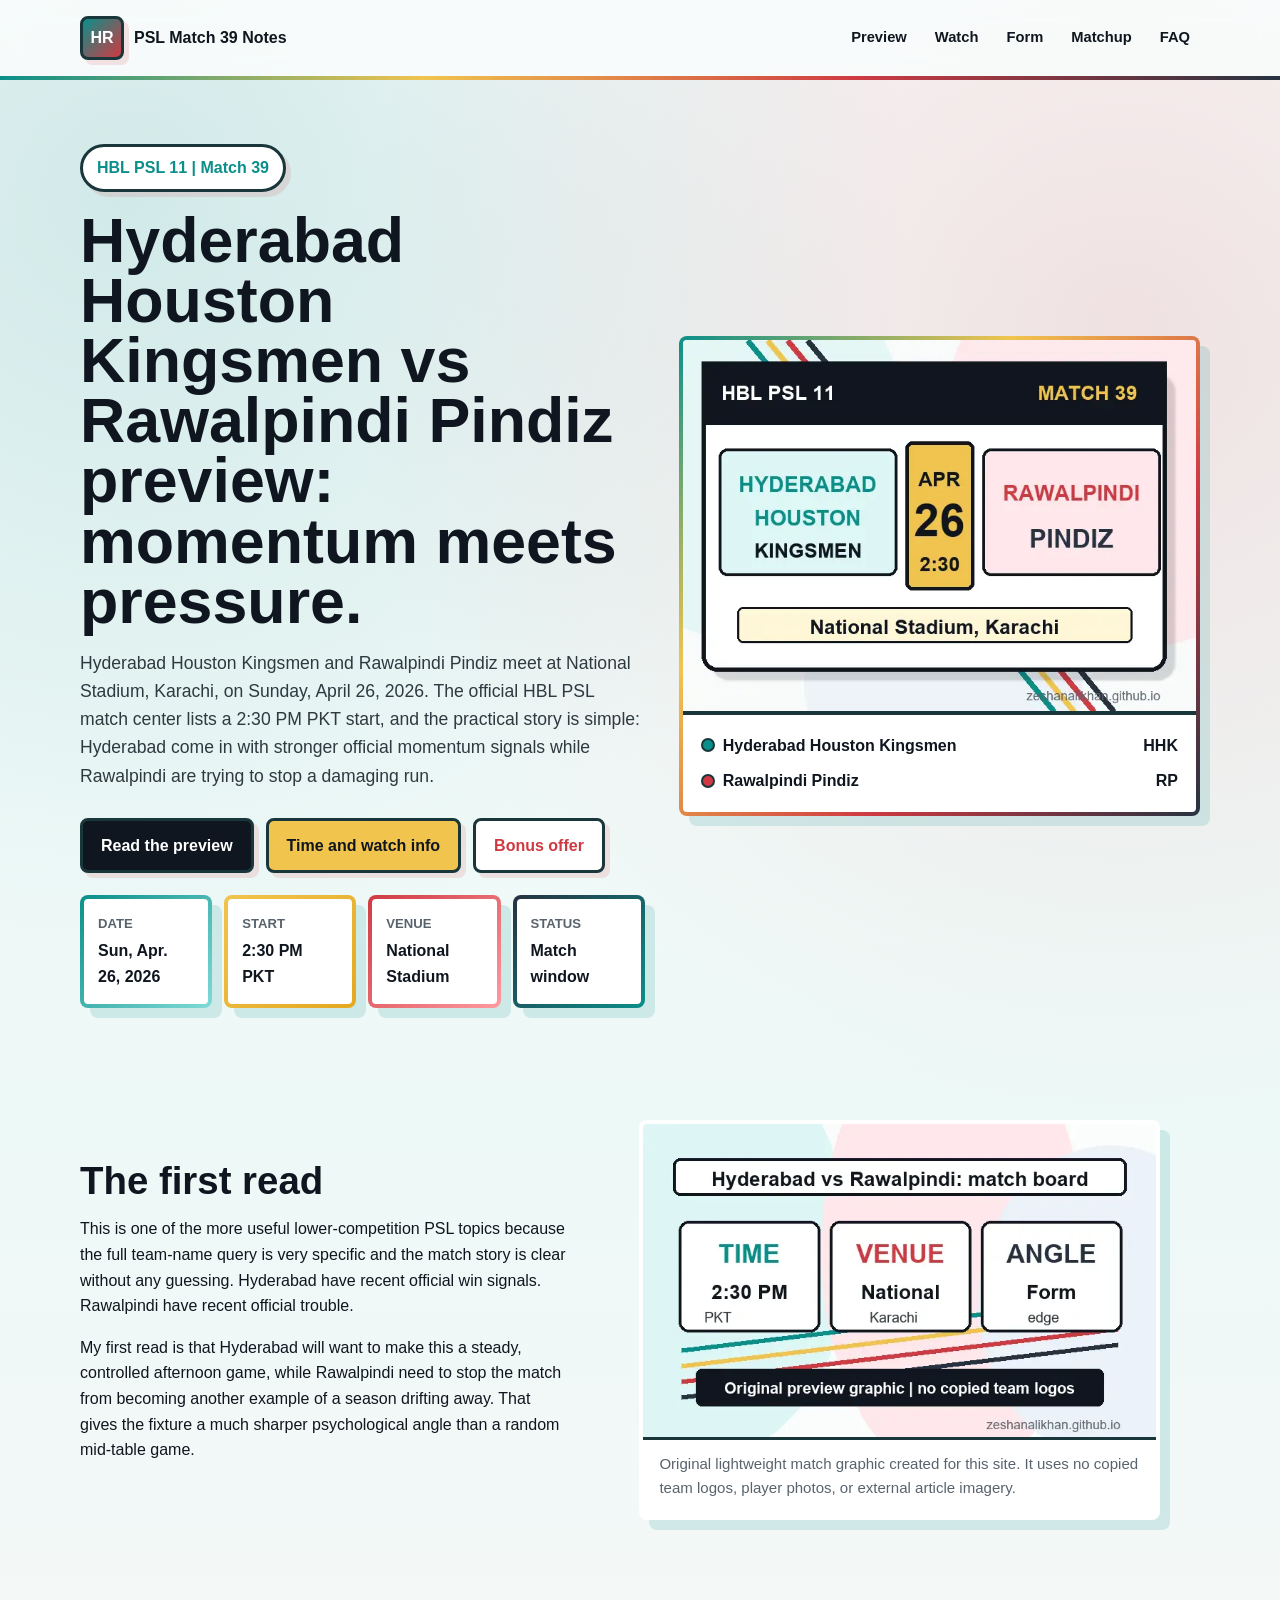
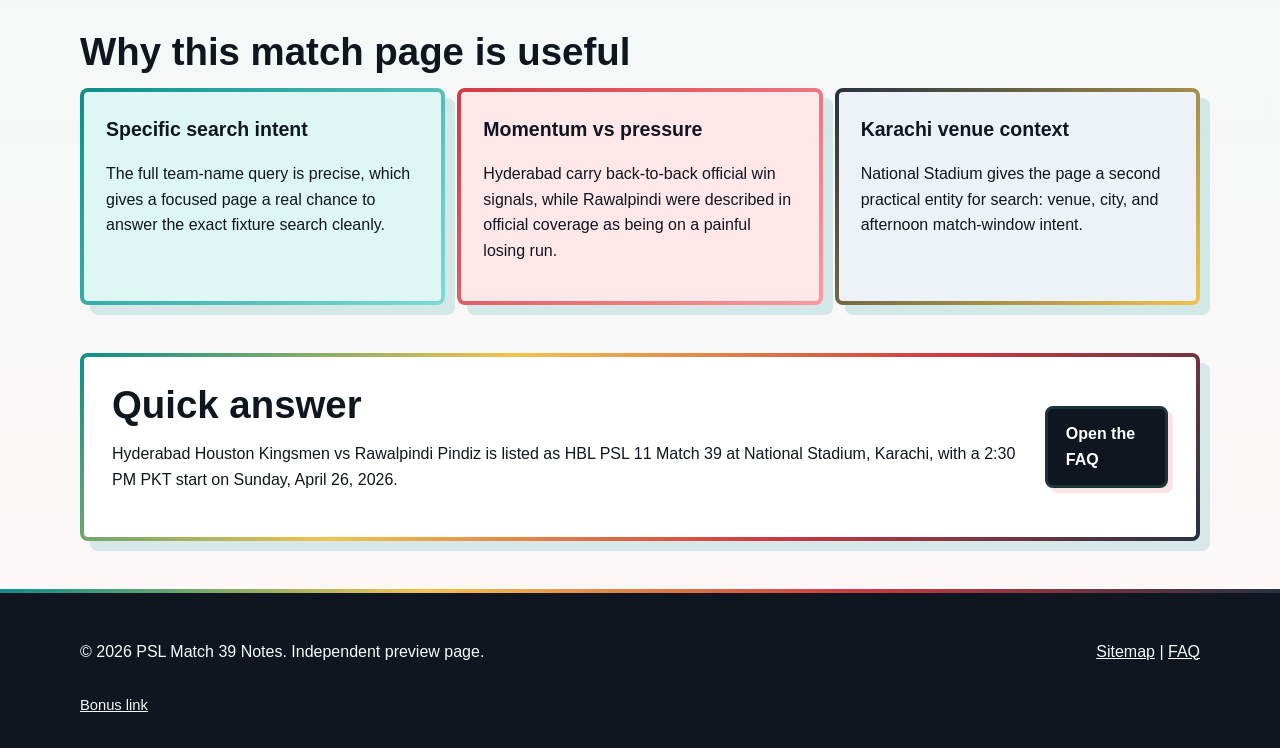
==== index.html @ 3310a822 "Build Hyderabad Rawalpindi PSL preview site" ====
<!doctype html>
<html lang="en">
  <head>
    <meta charset="utf-8">
    <meta name="viewport" content="width=device-width, initial-scale=1">
    <meta name="google-site-verification" content="zPeMqoo2h3M_oqIertTkiu1rAj5quQBwW_J42bXbuFM">
    <title>Hyderabad Houston Kingsmen vs Rawalpindi Pindiz PSL 2026 Preview</title>
    <meta name="description" content="Original Hyderabad Houston Kingsmen vs Rawalpindi Pindiz HBL PSL 11 preview with match time, National Stadium venue notes, form edge, and matchup angles.">
    <link rel="canonical" href="https://zeshanalikhan.github.io/hyderabad-houston-kingsmen-rawalpindi-pindiz-psl-preview/">
    <meta property="og:title" content="Hyderabad Houston Kingsmen vs Rawalpindi Pindiz PSL 2026 Preview">
    <meta property="og:description" content="Hyderabad Houston Kingsmen meet Rawalpindi Pindiz in HBL PSL 11 Match 39 at National Stadium, Karachi.">
    <meta property="og:type" content="website">
    <meta property="og:url" content="https://zeshanalikhan.github.io/hyderabad-houston-kingsmen-rawalpindi-pindiz-psl-preview/">
    <meta property="og:image" content="https://zeshanalikhan.github.io/hyderabad-houston-kingsmen-rawalpindi-pindiz-psl-preview/assets/images/hhk-rawalpindi-hero.webp">
    <meta name="twitter:card" content="summary_large_image">
    <link rel="stylesheet" href="styles.css">
    <script type="application/ld+json">
      {
        "@context": "https://schema.org",
        "@type": "SportsEvent",
        "name": "Hyderabad Houston Kingsmen vs Rawalpindi Pindiz",
        "startDate": "2026-04-26T14:30:00+05:00",
        "eventStatus": "https://schema.org/EventScheduled",
        "eventAttendanceMode": "https://schema.org/OfflineEventAttendanceMode",
        "location": {
          "@type": "Place",
          "name": "National Stadium",
          "address": {
            "@type": "PostalAddress",
            "addressLocality": "Karachi",
            "addressCountry": "PK"
          }
        },
        "homeTeam": {"@type": "SportsTeam", "name": "Hyderabad Houston Kingsmen"},
        "awayTeam": {"@type": "SportsTeam", "name": "Rawalpindi Pindiz"},
        "sport": "Cricket"
      }
    </script>
  </head>
  <body>
    <a class="skip-link" href="#main">Skip to content</a>
    <header class="site-header">
      <div class="nav-wrap">
        <a class="brand" href="index.html" aria-label="Hyderabad Rawalpindi PSL preview home">
          <span class="brand-mark">HR</span>
          <span>PSL Match 39 Notes</span>
        </a>
        <nav class="nav-links" aria-label="Main navigation">
          <a href="pages/match-preview.html">Preview</a>
          <a href="pages/how-to-watch.html">Watch</a>
          <a href="pages/form-context.html">Form</a>
          <a href="pages/matchup-notes.html">Matchup</a>
          <a href="pages/game-faq.html">FAQ</a>
        </nav>
      </div>
    </header>

    <main id="main">
      <section class="hero">
        <div class="hero-inner">
          <div class="hero-copy">
            <span class="eyebrow">HBL PSL 11 | Match 39</span>
            <h1>Hyderabad Houston Kingsmen vs Rawalpindi Pindiz preview: momentum meets pressure.</h1>
            <p class="lede">Hyderabad Houston Kingsmen and Rawalpindi Pindiz meet at National Stadium, Karachi, on Sunday, April 26, 2026. The official HBL PSL match center lists a 2:30 PM PKT start, and the practical story is simple: Hyderabad come in with stronger official momentum signals while Rawalpindi are trying to stop a damaging run.</p>
            <div class="cta-row">
              <a class="button" href="pages/match-preview.html">Read the preview</a>
              <a class="button secondary" href="pages/how-to-watch.html">Time and watch info</a>
              <a class="button ghost" href="https://www.profitablecpmratenetwork.com/j9f627innq?key=be46e17df9e34aa3b5b8e77e88a34740" rel="nofollow sponsored noopener" target="_blank">Bonus offer</a>
            </div>
            <div class="meta-grid" aria-label="Match quick facts">
              <div class="fact-card"><span>Date</span><strong>Sun, Apr. 26, 2026</strong></div>
              <div class="fact-card"><span>Start</span><strong>2:30 PM PKT</strong></div>
              <div class="fact-card"><span>Venue</span><strong>National Stadium</strong></div>
              <div class="fact-card"><span>Status</span><strong data-event-countdown>Checking match window</strong></div>
            </div>
          </div>
          <aside class="hero-card" aria-label="Match card">
            <img src="assets/images/hhk-rawalpindi-hero.webp" width="720" height="520" alt="Illustrated Hyderabad Houston Kingsmen vs Rawalpindi Pindiz PSL match card">
            <div class="scoreboard">
              <div class="score-row"><span><span class="team-dot hyderabad"></span>Hyderabad Houston Kingsmen</span><strong>HHK</strong></div>
              <div class="score-row"><span><span class="team-dot rawalpindi"></span>Rawalpindi Pindiz</span><strong>RP</strong></div>
            </div>
          </aside>
        </div>
      </section>

      <section class="section">
        <div class="two-col">
          <div>
            <h2>The first read</h2>
            <p>This is one of the more useful lower-competition PSL topics because the full team-name query is very specific and the match story is clear without any guessing. Hyderabad have recent official win signals. Rawalpindi have recent official trouble.</p>
            <p>My first read is that Hyderabad will want to make this a steady, controlled afternoon game, while Rawalpindi need to stop the match from becoming another example of a season drifting away. That gives the fixture a much sharper psychological angle than a random mid-table game.</p>
          </div>
          <figure class="image-frame">
            <img src="assets/images/hhk-rawalpindi-context.webp" width="720" height="440" alt="Illustrated PSL context board for Hyderabad Houston Kingsmen vs Rawalpindi Pindiz">
            <figcaption>Original lightweight match graphic created for this site. It uses no copied team logos, player photos, or external article imagery.</figcaption>
          </figure>
        </div>
      </section>

      <section class="section">
        <h2>Why this match page is useful</h2>
        <div class="card-grid">
          <article class="panel">
            <h3>Specific search intent</h3>
            <p>The full team-name query is precise, which gives a focused page a real chance to answer the exact fixture search cleanly.</p>
          </article>
          <article class="panel">
            <h3>Momentum vs pressure</h3>
            <p>Hyderabad carry back-to-back official win signals, while Rawalpindi were described in official coverage as being on a painful losing run.</p>
          </article>
          <article class="panel">
            <h3>Karachi venue context</h3>
            <p>National Stadium gives the page a second practical entity for search: venue, city, and afternoon match-window intent.</p>
          </article>
        </div>
      </section>

      <section class="section split-band">
        <div>
          <h2>Quick answer</h2>
          <p>Hyderabad Houston Kingsmen vs Rawalpindi Pindiz is listed as HBL PSL 11 Match 39 at National Stadium, Karachi, with a 2:30 PM PKT start on Sunday, April 26, 2026.</p>
        </div>
        <a class="button" href="pages/game-faq.html">Open the FAQ</a>
      </section>
    </main>

    <footer class="site-footer">
      <div class="footer-inner">
        <p>&copy; <span data-year>2026</span> PSL Match 39 Notes. Independent preview page.</p>
        <p><a href="sitemap.xml">Sitemap</a> | <a href="pages/game-faq.html">FAQ</a></p>
      </div>
      <div class="adsterra-link-wrap">
        <a class="adsterra-link" href="https://www.profitablecpmratenetwork.com/j9f627innq?key=be46e17df9e34aa3b5b8e77e88a34740" rel="nofollow sponsored noopener" target="_blank">Bonus link</a>
      </div>
    </footer>
    <script src="app.js" defer></script>
  </body>
</html>
---- styles.css ----
:root {
  --ink: #10161f;
  --paper: #f8fbfb;
  --panel: #ffffff;
  --muted: #59636d;
  --line: #19363a;
  --hyderabad: #0b8f8a;
  --rawalpindi: #cf3a42;
  --gold: #f1c44e;
  --slate: #263241;
  --aqua: #ddf7f5;
  --rose: #ffe7ea;
  --mist: #ecf2f8;
  --shadow: 10px 10px 0 rgba(11, 143, 138, 0.15);
  --soft-shadow: 5px 5px 0 rgba(207, 58, 66, 0.13);
}

* { box-sizing: border-box; }
html { scroll-behavior: smooth; }

body {
  margin: 0;
  background:
    radial-gradient(circle at 10% 8%, rgba(11, 143, 138, 0.16), transparent 32%),
    radial-gradient(circle at 88% 14%, rgba(207, 58, 66, 0.13), transparent 34%),
    linear-gradient(180deg, #f8fbfb 0%, #edf9f7 48%, #fff7f8 100%);
  color: var(--ink);
  font-family: Arial, Helvetica, sans-serif;
  line-height: 1.6;
}

a { color: inherit; }
img { display: block; max-width: 100%; height: auto; }

.skip-link {
  position: absolute;
  left: 12px;
  top: -80px;
  z-index: 30;
  background: var(--ink);
  color: #fff;
  padding: 10px 14px;
  border-radius: 6px;
}
.skip-link:focus { top: 12px; }

.site-header {
  position: sticky;
  top: 0;
  z-index: 20;
  background: rgba(248, 251, 251, 0.95);
  border-bottom: 4px solid transparent;
  border-image: linear-gradient(90deg, var(--hyderabad), var(--gold), var(--rawalpindi), var(--slate)) 1;
  backdrop-filter: blur(12px);
}

.nav-wrap, .hero-inner, .section, .footer-inner, .page-shell, .adsterra-link-wrap {
  width: min(1120px, calc(100% - 32px));
  margin: 0 auto;
}

.nav-wrap {
  min-height: 76px;
  display: flex;
  align-items: center;
  justify-content: space-between;
  gap: 22px;
}

.brand {
  display: inline-flex;
  align-items: center;
  gap: 10px;
  text-decoration: none;
  font-weight: 900;
}

.brand-mark {
  width: 44px;
  height: 44px;
  display: inline-grid;
  place-items: center;
  border-radius: 8px;
  background: linear-gradient(135deg, var(--hyderabad), var(--rawalpindi));
  color: #fff;
  border: 3px solid var(--line);
  box-shadow: var(--soft-shadow);
}

.nav-links {
  display: flex;
  flex-wrap: wrap;
  justify-content: flex-end;
  gap: 8px;
}
.nav-links a {
  text-decoration: none;
  font-size: 0.92rem;
  font-weight: 800;
  padding: 8px 10px;
  border-radius: 6px;
}
.nav-links a:hover { background: var(--aqua); }

.hero { padding: 64px 0 48px; }
.hero-inner {
  display: grid;
  grid-template-columns: minmax(0, 1.04fr) minmax(320px, 0.96fr);
  align-items: center;
  gap: 34px;
}

.eyebrow {
  display: inline-flex;
  align-items: center;
  gap: 8px;
  background: #fff;
  border: 3px solid var(--line);
  border-radius: 999px;
  padding: 8px 14px;
  color: var(--hyderabad);
  font-weight: 900;
  letter-spacing: 0;
  box-shadow: var(--soft-shadow);
}

h1, h2, h3, p { overflow-wrap: anywhere; }
h1 {
  margin: 18px 0;
  font-size: clamp(2.4rem, 4.9vw, 5.1rem);
  line-height: 0.96;
  letter-spacing: 0;
}
h2 {
  margin: 0 0 16px;
  font-size: clamp(1.75rem, 3vw, 3rem);
  line-height: 1.04;
}
h3 { margin: 0 0 10px; font-size: 1.22rem; }
.lede { max-width: 66ch; color: #2f3940; font-size: 1.1rem; }

.cta-row {
  display: flex;
  flex-wrap: wrap;
  gap: 12px;
  margin: 28px 0 22px;
}

.button {
  display: inline-flex;
  min-height: 48px;
  align-items: center;
  justify-content: center;
  padding: 12px 18px;
  border-radius: 8px;
  border: 3px solid var(--line);
  background: var(--ink);
  color: #fff;
  font-weight: 900;
  text-decoration: none;
  box-shadow: var(--soft-shadow);
}
.button.secondary { background: var(--gold); color: var(--ink); }
.button.ghost { background: #fff; color: var(--rawalpindi); }
.button:hover { transform: translate(-1px, -1px); }

.meta-grid, .card-grid {
  display: grid;
  grid-template-columns: repeat(4, minmax(0, 1fr));
  gap: 12px;
}

.fact-card, .panel, .hero-card, .image-frame, .article, .info-list div, .phase-grid section {
  background: var(--panel);
  border: 4px solid transparent;
  border-radius: 8px;
  box-shadow: var(--shadow);
  background-image: linear-gradient(var(--panel), var(--panel)), linear-gradient(135deg, var(--hyderabad), var(--gold), var(--rawalpindi), var(--slate));
  background-origin: border-box;
  background-clip: padding-box, border-box;
}

.fact-card { padding: 14px; }
.fact-card:nth-child(1) { background-image: linear-gradient(#ffffff, #ffffff), linear-gradient(135deg, var(--hyderabad), #80dad6); }
.fact-card:nth-child(2) { background-image: linear-gradient(#ffffff, #ffffff), linear-gradient(135deg, var(--gold), #e4a820); }
.fact-card:nth-child(3) { background-image: linear-gradient(#ffffff, #ffffff), linear-gradient(135deg, var(--rawalpindi), #ff9aa0); }
.fact-card:nth-child(4) { background-image: linear-gradient(#ffffff, #ffffff), linear-gradient(135deg, var(--slate), var(--hyderabad)); }
.fact-card span, .info-list span {
  display: block;
  color: var(--muted);
  font-size: 0.82rem;
  font-weight: 900;
  text-transform: uppercase;
}
.fact-card strong, .info-list strong {
  display: block;
  margin-top: 4px;
  font-size: 1rem;
}

.hero-card { overflow: hidden; }
.scoreboard {
  border-top: 4px solid var(--line);
  padding: 18px;
  display: grid;
  gap: 10px;
}
.score-row {
  display: flex;
  justify-content: space-between;
  gap: 16px;
  align-items: center;
  font-weight: 900;
}
.score-row span { display: inline-flex; align-items: center; gap: 8px; }
.team-dot {
  width: 14px;
  height: 14px;
  border-radius: 50%;
  border: 2px solid var(--line);
}
.team-dot.hyderabad { background: var(--hyderabad); }
.team-dot.rawalpindi { background: var(--rawalpindi); }

.section { padding: 48px 0; }
.two-col {
  display: grid;
  grid-template-columns: minmax(0, 0.9fr) minmax(300px, 1.1fr);
  gap: 28px;
  align-items: center;
}

.image-frame { overflow: hidden; background: #fff; }
.image-frame figcaption {
  padding: 12px 16px 16px;
  color: var(--muted);
  font-size: 0.94rem;
  border-top: 3px solid var(--line);
}

.card-grid { grid-template-columns: repeat(3, minmax(0, 1fr)); }
.panel { padding: 22px; }
.panel:nth-child(1) { background-image: linear-gradient(var(--aqua), var(--aqua)), linear-gradient(135deg, var(--hyderabad), #80dad6); }
.panel:nth-child(2) { background-image: linear-gradient(var(--rose), var(--rose)), linear-gradient(135deg, var(--rawalpindi), #ff9aa0); }
.panel:nth-child(3) { background-image: linear-gradient(var(--mist), var(--mist)), linear-gradient(135deg, var(--slate), var(--gold)); }

.split-band {
  display: flex;
  justify-content: space-between;
  gap: 24px;
  align-items: center;
  background: #fff;
  border: 4px solid transparent;
  border-radius: 8px;
  box-shadow: var(--shadow);
  padding: 28px;
  margin-bottom: 48px;
  background-image: linear-gradient(#fff, #fff), linear-gradient(135deg, var(--hyderabad), var(--gold), var(--rawalpindi), var(--slate));
  background-origin: border-box;
  background-clip: padding-box, border-box;
}

.page-shell { padding: 48px 0; }
.article {
  padding: clamp(22px, 4vw, 46px);
  max-width: 900px;
}
.article h1 { font-size: clamp(2.2rem, 4.4vw, 4.3rem); }
.article p { font-size: 1.06rem; }
.text-link { color: var(--hyderabad); font-weight: 900; }

.info-list {
  display: grid;
  grid-template-columns: repeat(2, minmax(0, 1fr));
  gap: 12px;
  margin: 22px 0;
}
.info-list div { padding: 16px; box-shadow: var(--soft-shadow); }

.phase-grid {
  display: grid;
  grid-template-columns: repeat(3, minmax(0, 1fr));
  gap: 14px;
  margin: 22px 0;
}
.phase-grid section { padding: 18px; box-shadow: var(--soft-shadow); }
.faq h2 { margin-top: 28px; font-size: 1.55rem; }

.site-footer {
  background: var(--ink);
  color: #f8fbfb;
  padding: 30px 0;
  border-top: 4px solid transparent;
  border-image: linear-gradient(90deg, var(--hyderabad), var(--gold), var(--rawalpindi), var(--slate)) 1;
}
.footer-inner {
  display: flex;
  justify-content: space-between;
  gap: 18px;
  flex-wrap: wrap;
}
.site-footer a { color: #f8fbfb; }
.adsterra-link-wrap { margin-top: 12px; }
.adsterra-link { color: #f8fbfb; font-size: 0.92rem; }

@media (max-width: 860px) {
  .nav-wrap, .footer-inner, .split-band {
    align-items: flex-start;
    flex-direction: column;
  }
  .hero-inner, .two-col, .meta-grid, .card-grid, .info-list, .phase-grid {
    grid-template-columns: 1fr;
  }
  .hero { padding-top: 36px; }
  .nav-links { justify-content: flex-start; }
}
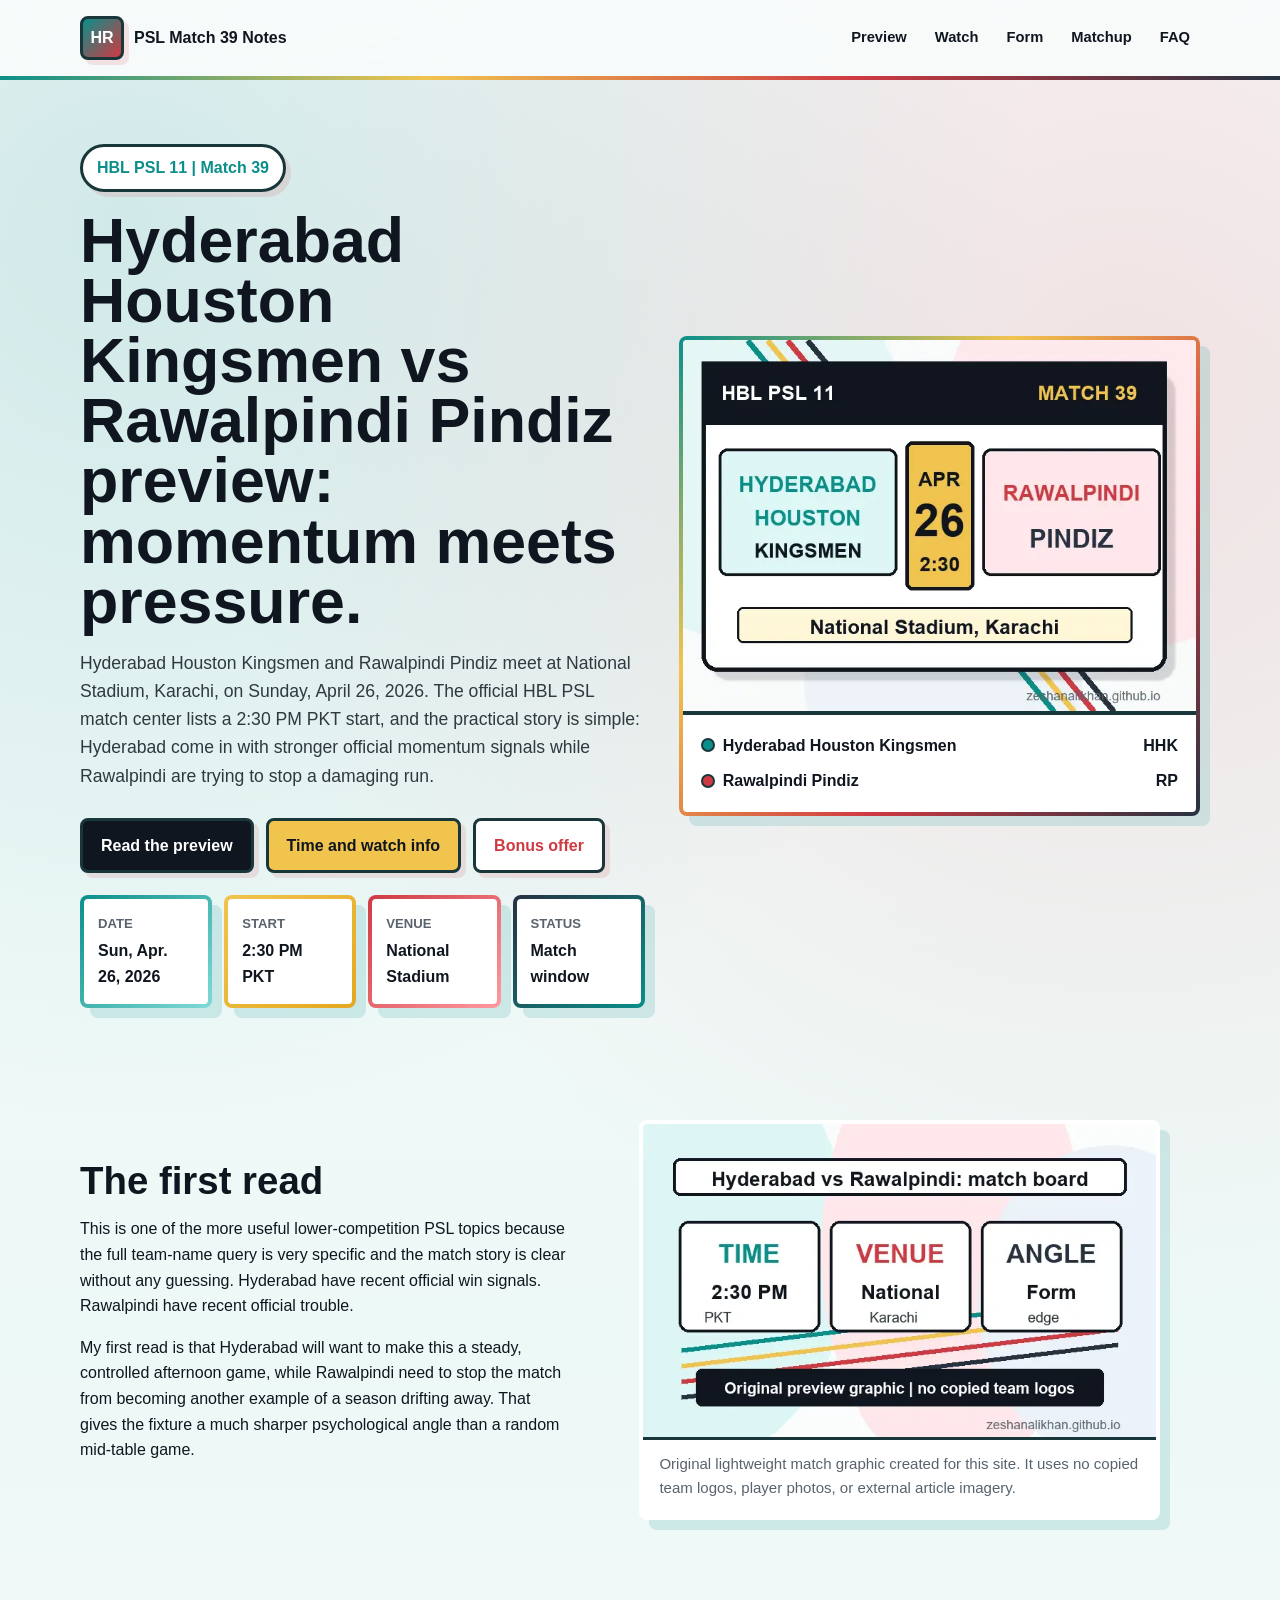
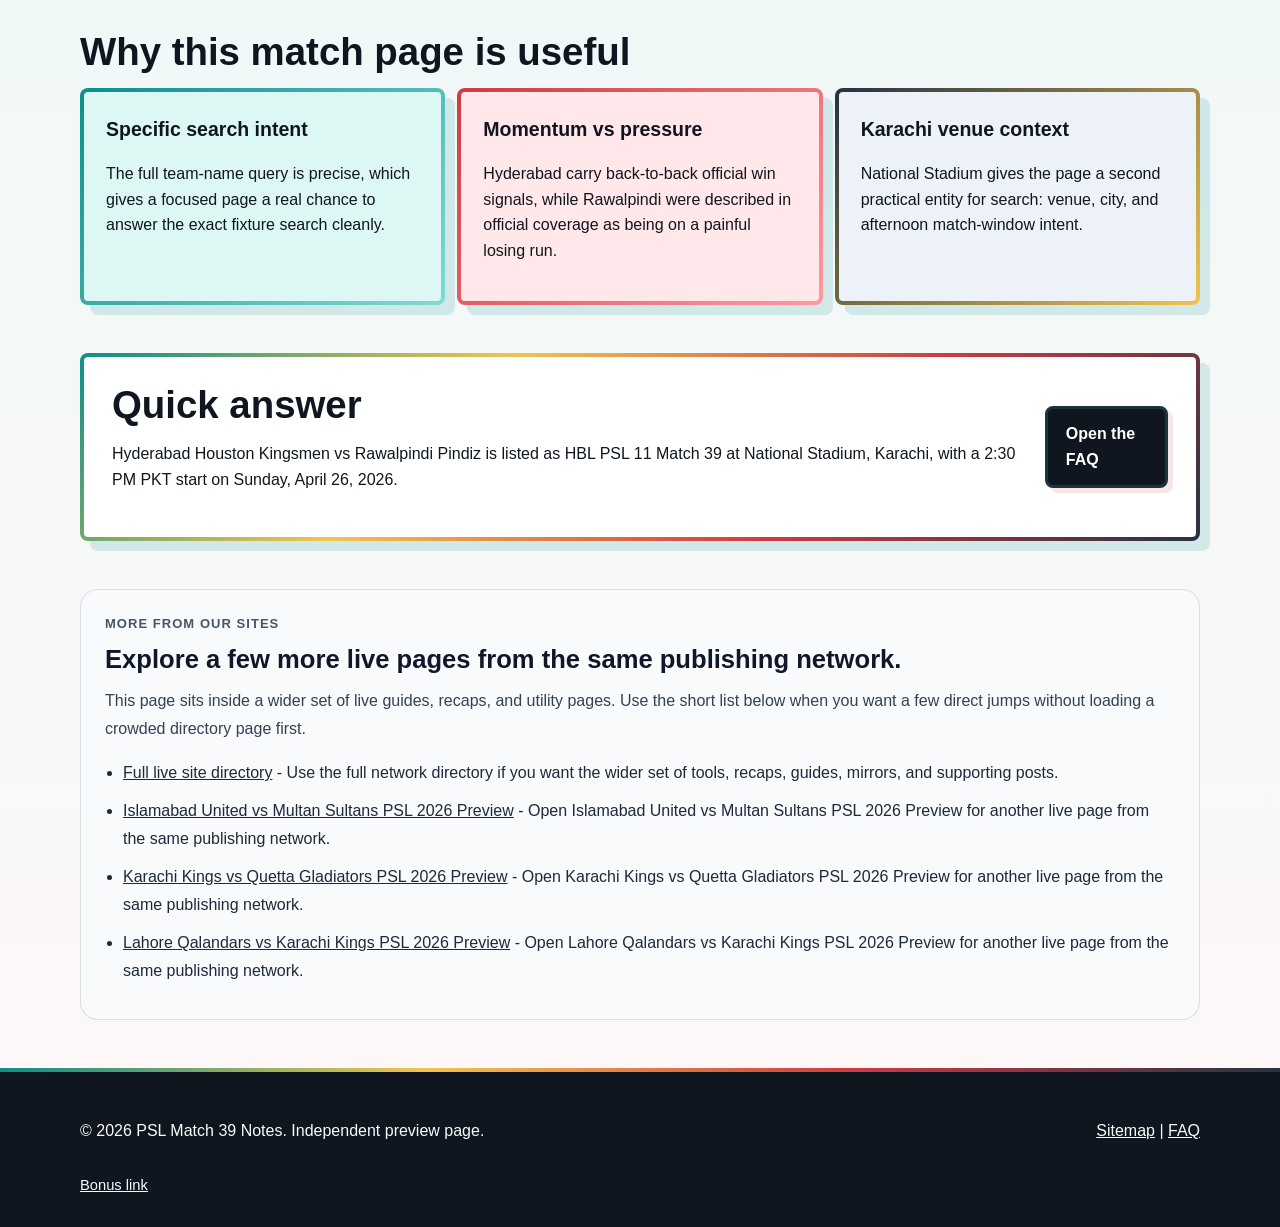
==== commit fc56db4d: "Add owned network links" ====
--- a/index.html
+++ b/index.html
@@ -123,6 +123,24 @@
         </div>
         <a class="button" href="pages/game-faq.html">Open the FAQ</a>
       </section>
+
+      <!-- NETWORK_LINKS_START -->
+      <section data-network-links="true" aria-labelledby="network-links-heading" style="padding:0 0 48px;">
+        <div style="width:min(1120px, calc(100% - 32px)); margin:0 auto;">
+          <div style="border:1px solid rgba(15, 23, 42, 0.12); background:#f8fafc; border-radius:18px; padding:24px;">
+            <p style="margin:0 0 10px; font-size:13px; font-weight:800; letter-spacing:0.08em; text-transform:uppercase; color:#475569;">More from our sites</p>
+            <h2 id="network-links-heading" style="margin:0 0 12px; font-size:clamp(1.5rem, 2vw, 1.9rem); line-height:1.2; color:#0f172a;">Explore a few more live pages from the same publishing network.</h2>
+            <p style="margin:0 0 16px; color:#334155; line-height:1.75;">This page sits inside a wider set of live guides, recaps, and utility pages. Use the short list below when you want a few direct jumps without loading a crowded directory page first.</p>
+            <ul style="margin:0; padding-left:18px; color:#1e293b; line-height:1.75;">
+          <li style="margin:0 0 10px;"><a href="https://zeshanalikhan.github.io/creator-app-hub-site/pages/site-directory.html">Full live site directory</a> - Use the full network directory if you want the wider set of tools, recaps, guides, mirrors, and supporting posts.</li>
+          <li style="margin:0 0 10px;"><a href="https://zeshanalikhan.github.io/islamabad-united-multan-sultans-psl-preview/">Islamabad United vs Multan Sultans PSL 2026 Preview</a> - Open Islamabad United vs Multan Sultans PSL 2026 Preview for another live page from the same publishing network.</li>
+          <li style="margin:0 0 10px;"><a href="https://zeshanalikhan.github.io/karachi-kings-quetta-gladiators-psl-preview/">Karachi Kings vs Quetta Gladiators PSL 2026 Preview</a> - Open Karachi Kings vs Quetta Gladiators PSL 2026 Preview for another live page from the same publishing network.</li>
+          <li style="margin:0 0 10px;"><a href="https://zeshanalikhan.github.io/lahore-qalandars-karachi-kings-psl-preview/">Lahore Qalandars vs Karachi Kings PSL 2026 Preview</a> - Open Lahore Qalandars vs Karachi Kings PSL 2026 Preview for another live page from the same publishing network.</li>
+            </ul>
+          </div>
+        </div>
+      </section>
+      <!-- NETWORK_LINKS_END -->
     </main>
 
     <footer class="site-footer">
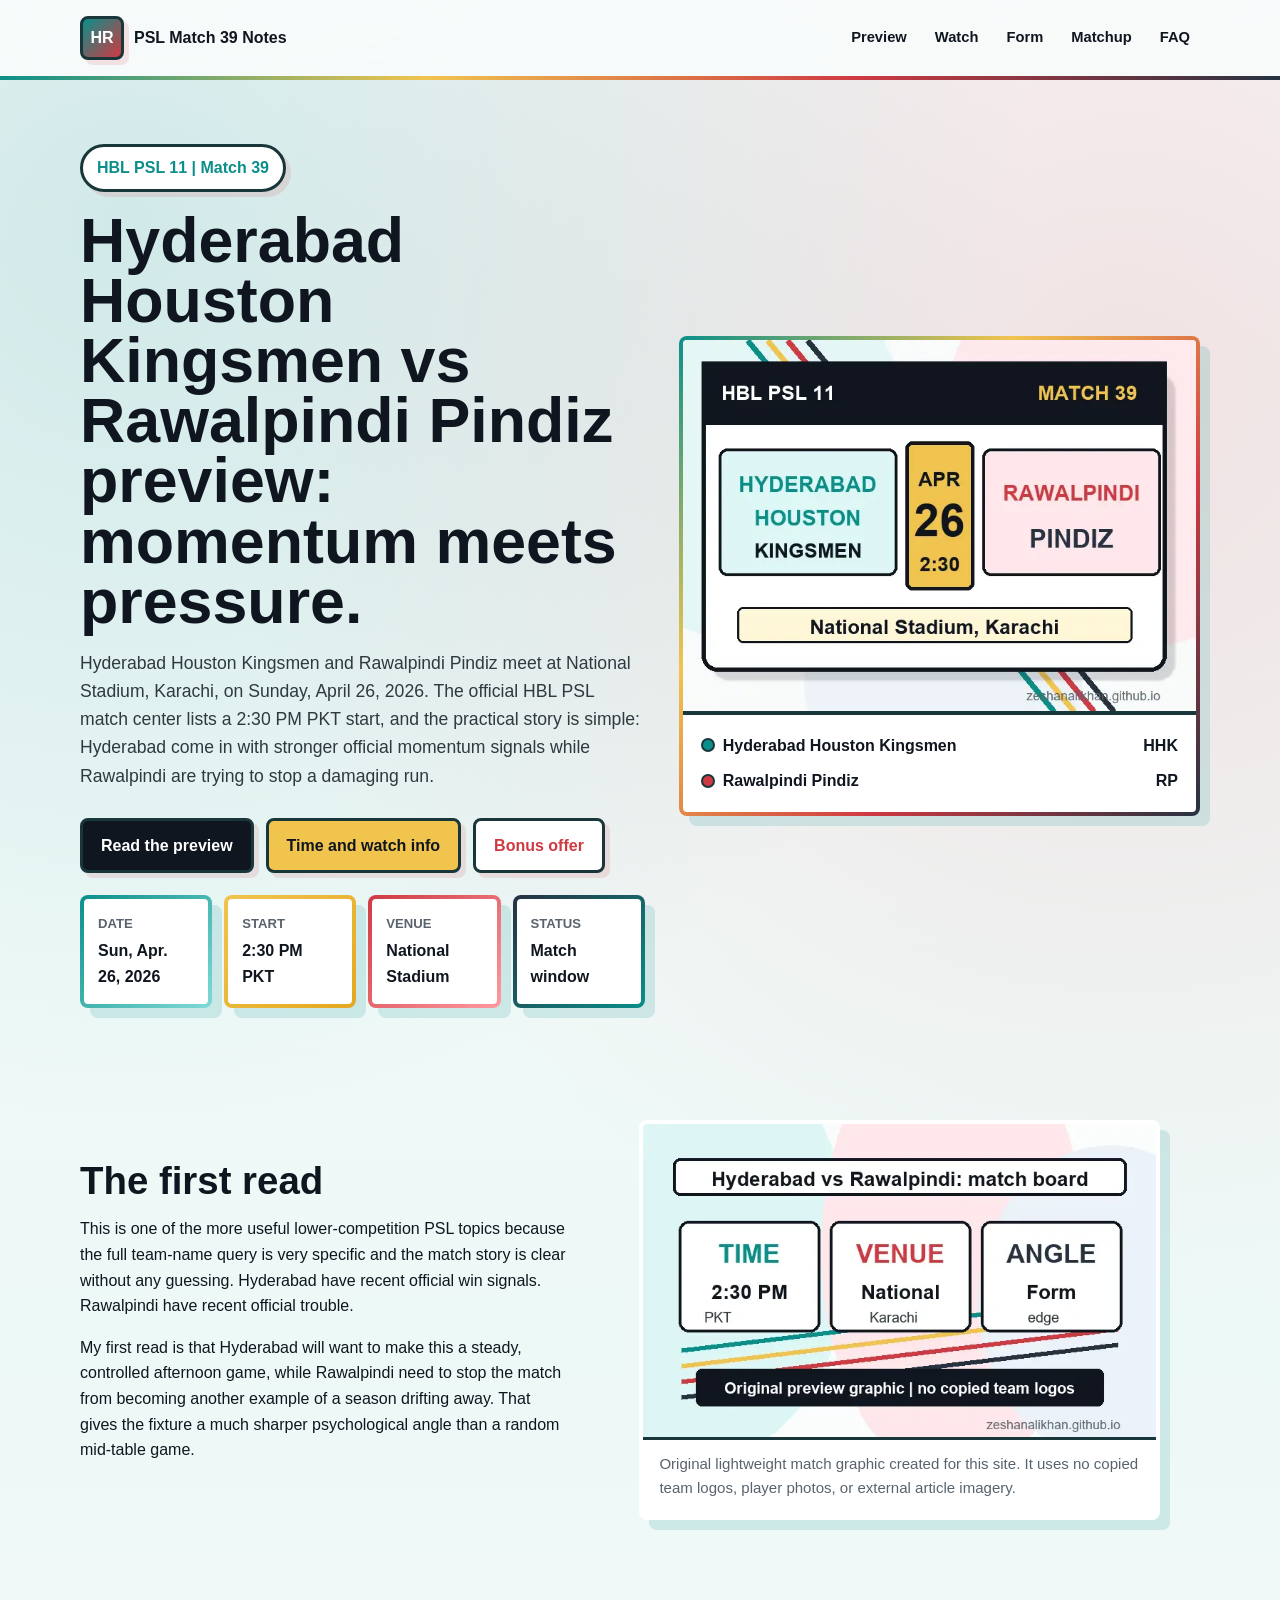
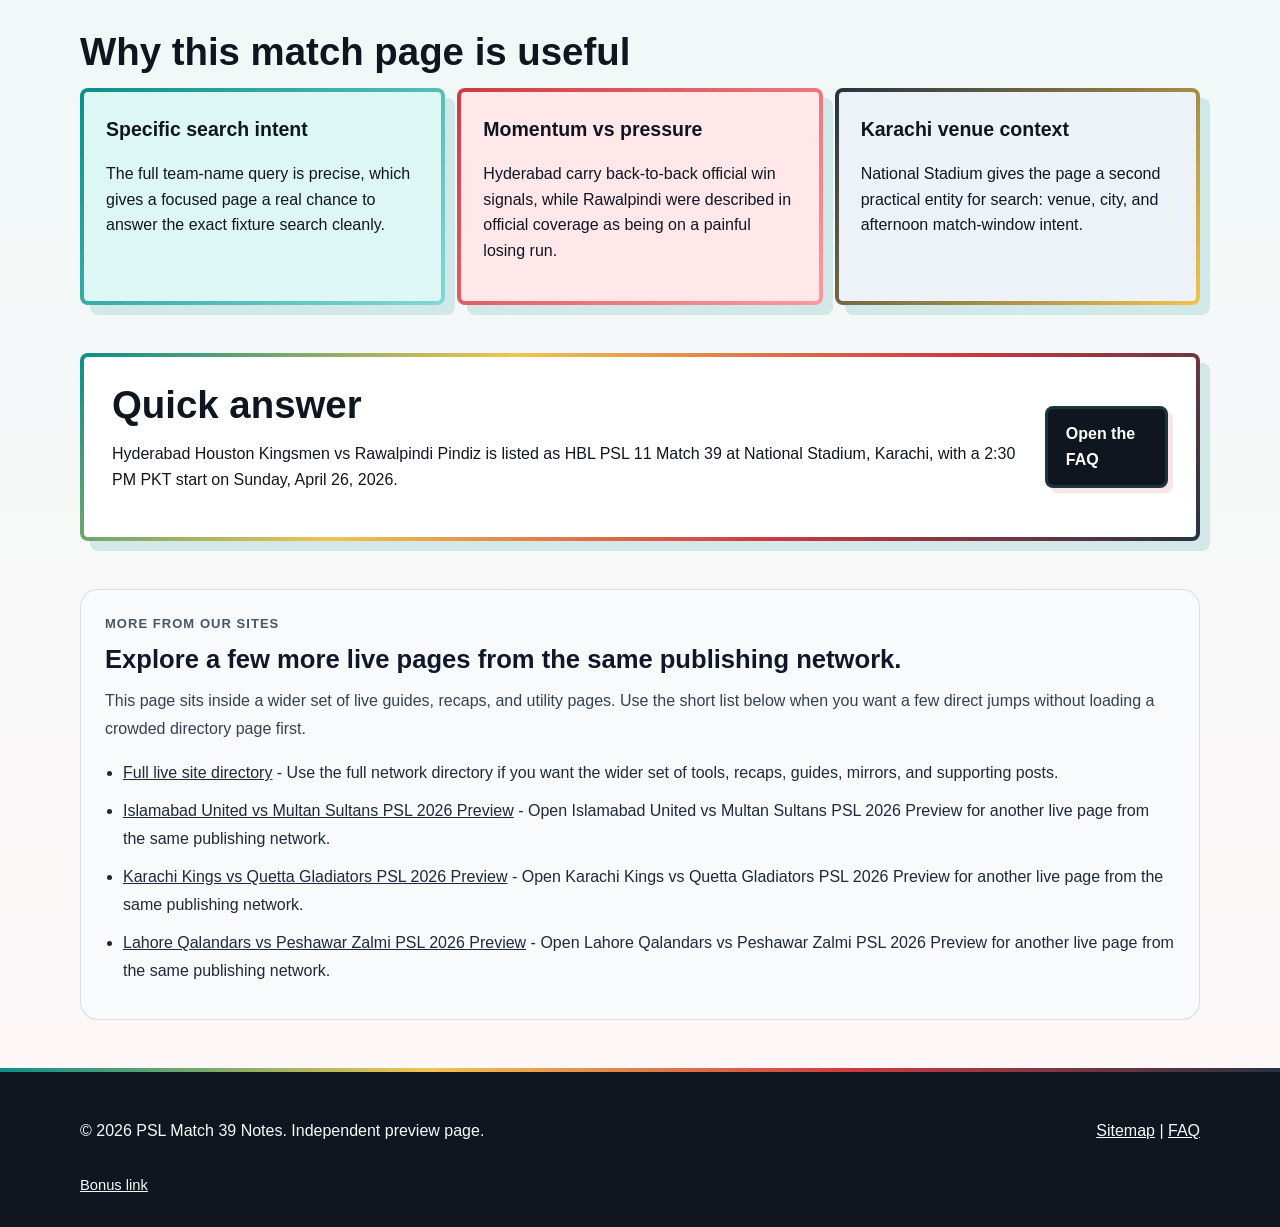
==== commit b6c12f7c: "Add owned network links" ====
--- a/index.html
+++ b/index.html
@@ -135,7 +135,7 @@
           <li style="margin:0 0 10px;"><a href="https://zeshanalikhan.github.io/creator-app-hub-site/pages/site-directory.html">Full live site directory</a> - Use the full network directory if you want the wider set of tools, recaps, guides, mirrors, and supporting posts.</li>
           <li style="margin:0 0 10px;"><a href="https://zeshanalikhan.github.io/islamabad-united-multan-sultans-psl-preview/">Islamabad United vs Multan Sultans PSL 2026 Preview</a> - Open Islamabad United vs Multan Sultans PSL 2026 Preview for another live page from the same publishing network.</li>
           <li style="margin:0 0 10px;"><a href="https://zeshanalikhan.github.io/karachi-kings-quetta-gladiators-psl-preview/">Karachi Kings vs Quetta Gladiators PSL 2026 Preview</a> - Open Karachi Kings vs Quetta Gladiators PSL 2026 Preview for another live page from the same publishing network.</li>
-          <li style="margin:0 0 10px;"><a href="https://zeshanalikhan.github.io/lahore-qalandars-karachi-kings-psl-preview/">Lahore Qalandars vs Karachi Kings PSL 2026 Preview</a> - Open Lahore Qalandars vs Karachi Kings PSL 2026 Preview for another live page from the same publishing network.</li>
+          <li style="margin:0 0 10px;"><a href="https://zeshanalikhan.github.io/lahore-qalandars-peshawar-zalmi-psl-preview/">Lahore Qalandars vs Peshawar Zalmi PSL 2026 Preview</a> - Open Lahore Qalandars vs Peshawar Zalmi PSL 2026 Preview for another live page from the same publishing network.</li>
             </ul>
           </div>
         </div>
